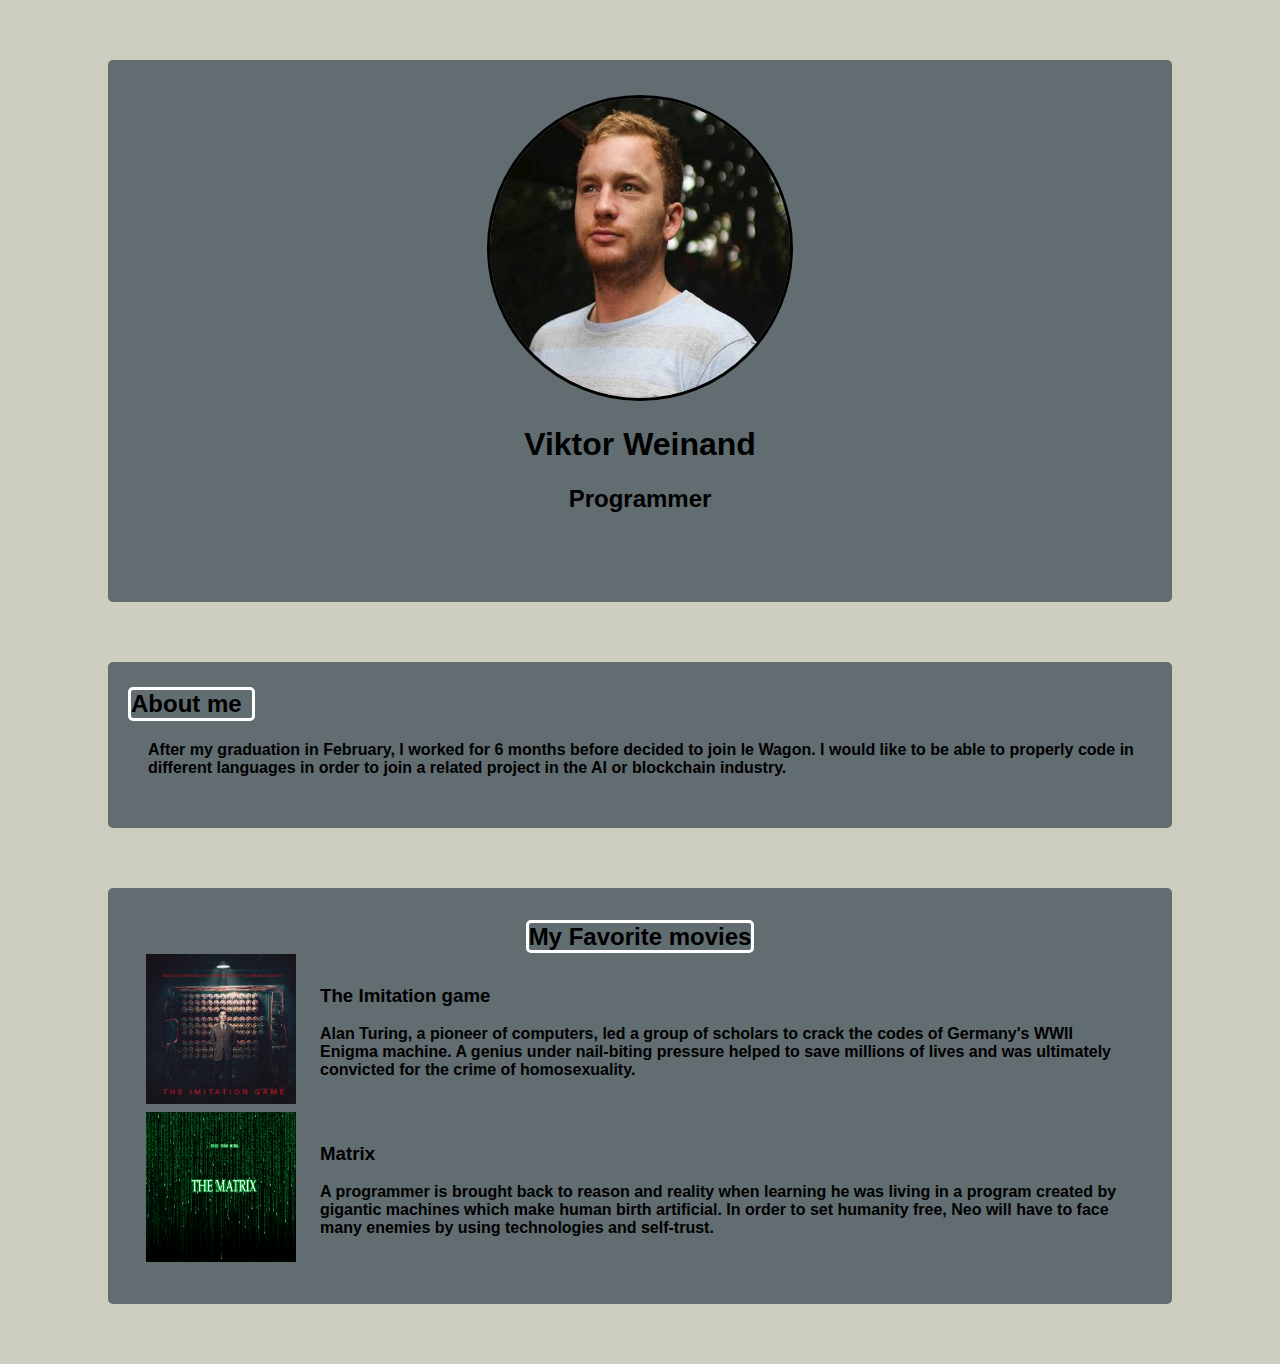
==== index.html @ 5cc7118e "my profile page" ====
<!DOCTYPE html>
<html>
<head>
  <meta charset="utf-8">
  <title>Viktor's webpage</title>
  <link rel="stylesheet" href="https://use.fontawesome.com/releases/v5.4.1/css/all.css" integrity="sha384-5sAR7xN1Nv6T6+dT2mhtzEpVJvfS3NScPQTrOxhwjIuvcA67KV2R5Jz6kr4abQsz" crossorigin="anonymous">
  <link rel="stylesheet" href="style.css">
</head>
  <body>
      <div class="center-profile">
        <img src="images/Screenshot from 2018-10-17 13-26-57.png" alt="Viktor's family picture" class="image-cropper">
        <h1>Viktor Weinand</h1>
        <h2>Programmer</h2>
            <ul>
              <li class="display-inline">
                <a href="https://www.facebook.com/viktor.weinand">
                  <i class="fab fa-facebook">
                  </i>
                </a>
              </li>
              <li class="display-inline">
                <a href="https://be.linkedin.com/in/viktor-weinand">
                  <i class="fab fa-linkedin">
                  </i>

                </a>
              </li>
              <li class="display-inline">
                <a href="https://github.com/Viweinan">
                  <i class="fab fa-github-square">
                  </i>
                </a>
            </ul>
      </div>
      <div class="center-about">
        <h2 id="about">About me</h2>
            <p class="paragraph">After my graduation in February, I worked for 6 months before decided to join le Wagon. I would like to be able to properly code in different languages in order to join a related project in the AI or blockchain industry.</p>
      </div>
      <div class="center-profile">
      <h2 class="favorite">My Favorite movies</h2>
      <table>
        <tbody>
          <tr>
            <td>
              <img src="images/imitation_game.jpg" alt="Imitation games" class="image_table">
            </td>
            <td>
              <h3>The Imitation game</h3>
                <p class="paragraph">Alan Turing, a pioneer of computers, led a group of scholars to crack the codes of Germany's WWII Enigma machine. A genius under nail-biting pressure helped to save millions of lives and was ultimately convicted for the crime of homosexuality.
                </p>
            </td>
          </tr>
          <tr>
            <td>
              <img src="images/matrix.png" alt="Matrix" class="image_table">
            </td>
            <td>
              <h3>Matrix</h3>
                <p class="paragraph">A programmer is brought back to reason and reality when learning he was living in a program created by gigantic machines which make human birth artificial. In order to set humanity free, Neo will have to face many enemies by using technologies and self-trust.
                </p>
            </td>
          </tr>
        </tbody>
      </table>
    </div>
  </body>
</html>
---- style.css ----
.image-cropper {
    width: 300px;
    height: 300px;
    overflow: hidden;
    border-radius: 100%;
    border: solid black;
}

.display-inline {
  display: inline-block;
  font-size: 45px;
  letter-spacing: 30px;
}

.image_table {
  width: 150px;
  height: 150px;

}

.center-profile {
  margin: 60px 100px 60px 100px;
  background-color: #626D71;
  text-align: center;
  padding: 35px;
  border-radius: 5px;
}

body {
  font-family: Arial, sans-serif;
  font-weight: 300;
  background-color: #CDCDC0;
}

h1 {
  font-weight: 1000px;
  color: black;
}

.center-about {
  margin: 60px 100px 60px 100px;
  background-color: #626D71;
  text-align: center;
  padding: 5px 35px 35px 20px;
  border-radius: 5px;
}

#about {
  font-family: Arial, sans-serif;
  font-weight: bold;
  text-align: left;
  color: black;
  border: solid white;
  border-radius: 5px;
  width: 12%;
}

.paragraph {
  font-family: Arial, sans-serif;
  font-weight: bold;
  text-align: left;
  color: black;
  padding: 0px 0px 0px 20px;
}

.favorite {
  display: inline;
  border: solid white;
  border-radius: 5px;
  width: 12%;
}

h3 {
  text-align: left;
  padding: 0px 0px 0px 20px;
  font-weight: bold;
}
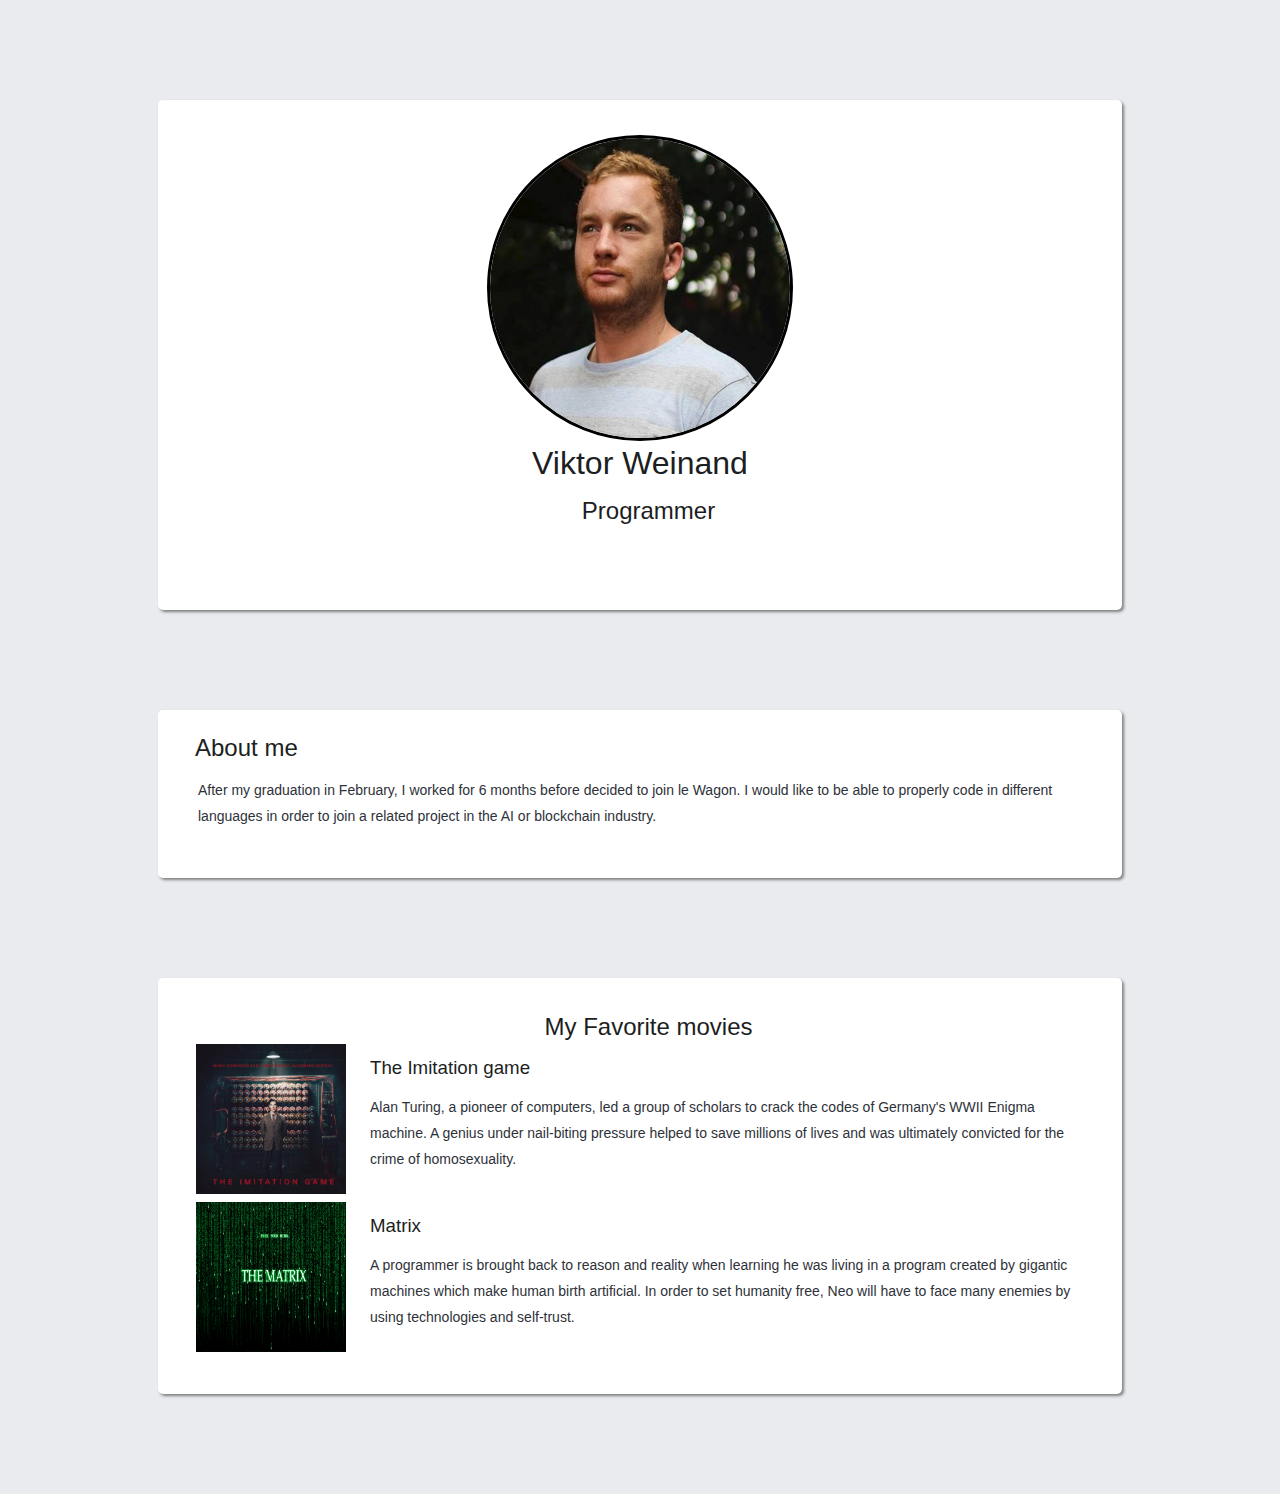
==== commit ae83fbb2: "cleaning git tracking" ====
--- a/index.html
+++ b/index.html
@@ -10,7 +10,7 @@
       <div class="center-profile">
         <img src="images/Screenshot from 2018-10-17 13-26-57.png" alt="Viktor's family picture" class="image-cropper">
         <h1>Viktor Weinand</h1>
-        <h2>Programmer</h2>
+        <h2 class="favorite">Programmer</h2>
             <ul>
               <li class="display-inline">
                 <a href="https://www.facebook.com/viktor.weinand">
--- a/style.css
+++ b/style.css
@@ -20,59 +20,77 @@
 }
 
 .center-profile {
-  margin: 60px 100px 60px 100px;
-  background-color: #626D71;
+  margin: 100px 150px 100px 150px;
+  background-color: #fff;
   text-align: center;
   padding: 35px;
   border-radius: 5px;
+  box-shadow: 2px 2px 3px grey;
 }
 
 body {
   font-family: Arial, sans-serif;
   font-weight: 300;
-  background-color: #CDCDC0;
+  background-color: #e9ebef;
 }
 
 h1 {
-  font-weight: 1000px;
-  color: black;
+  letter-spacing: 0px;
+    font-weight: 400;
+    color: #1c1e22;
+    margin: 0px 0px 15px 0px;
+    font-family: 'Noto Sans', sans-serif;
 }
 
 .center-about {
-  margin: 60px 100px 60px 100px;
-  background-color: #626D71;
+  margin: 100px 150px 100px 150px;
+  background-color: #fff;
   text-align: center;
   padding: 5px 35px 35px 20px;
   border-radius: 5px;
+  box-shadow: 2px 2px 3px grey;
 }
 
 #about {
-  font-family: Arial, sans-serif;
   font-weight: bold;
   text-align: left;
-  color: black;
-  border: solid white;
-  border-radius: 5px;
-  width: 12%;
+  letter-spacing: 0px;
+  font-weight: 400;
+  color: #1c1e22;
+  margin: 19px 0px 15px 17px;
+  font-family: 'Noto Sans', sans-serif;
 }
 
 .paragraph {
-  font-family: Arial, sans-serif;
   font-weight: bold;
   text-align: left;
-  color: black;
-  padding: 0px 0px 0px 20px;
+    text-rendering: optimizeLegibility;
+    font-family: 'Noto Sans', sans-serif;
+    letter-spacing: 0px;
+    font-size: 14px;
+    color: #2e3139;
+    font-weight: 400;
+    line-height: 26px;
+    padding: 0px 0px 0px 20px;
 }
 
 .favorite {
   display: inline;
-  border: solid white;
-  border-radius: 5px;
-  width: 12%;
+  font-weight: bold;
+  text-align: left;
+  letter-spacing: 0px;
+  font-weight: 400;
+  color: #1c1e22;
+  margin: 19px 0px 15px 17px;
+  font-family: 'Noto Sans', sans-serif;
 }
 
 h3 {
-  text-align: left;
-  padding: 0px 0px 0px 20px;
-  font-weight: bold;
+      letter-spacing: 0px;
+    font-weight: 400;
+    color: #1c1e22;
+    margin: 0px 0px 15px 0px;
+    font-family: 'Noto Sans', sans-serif;
+    text-align: left;
+    padding: 0px 0px 0px 20px;
 }
